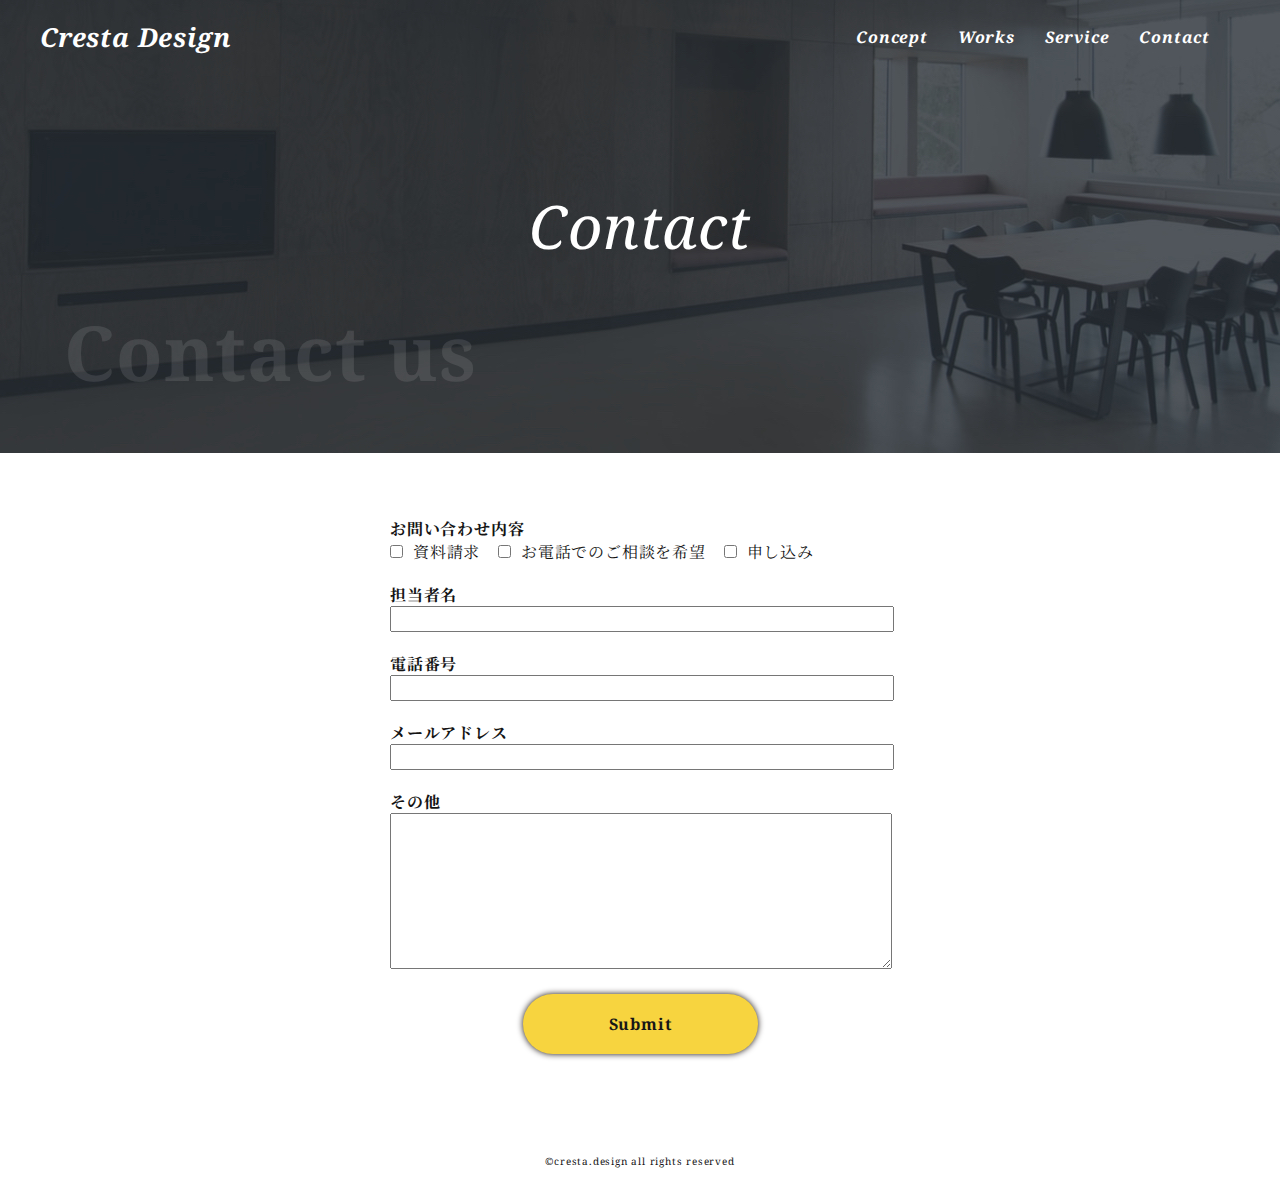
==== contact.html @ eac09442 "publish" ====
<!DOCTYPE html>
<html lang="ja">
<head>
    <meta charset="UTF-8">
    <meta http-equiv="X-UA-Compatible" content="IE=edge">
    <meta name="viewport" content="width=device-width, initial-scale=1.0">
    <link href="https://fonts.googleapis.com/css?family=Noto+Serif+JP:400,700|Noto+Serif:400,700,700i&display=swap&subset=japanese" rel="stylesheet">
    <link rel="stylesheet" href="./css/reset.css">  
    <!-- <link rel="stylesheet" href="./css/slick.css"> -->
    <!-- <link rel="stylesheet" href="./css/slick-theme.css">  -->
    <link rel="stylesheet" href="./css/contact.css"> 
    <!-- <script src="https://ajax.googleapis.com/ajax/libs/jquery/3.6.0/jquery.min.js"></script>   -->
    <!-- <script src="./js/slick.min.js"></script> -->
    <!-- <script src="./js/main.js"></script> -->
    <title>Contact</title>
</head>
<body>
    <header class="header">
        <div class="header-inner">
            <div class="site-title"><a href="index.html">Cresta Design</a></div>
            <nav class="headerNav">
                <ul class="headerUl">
                    <li class="headerLi"><a href="index.html#concept">Concept</a></li>
                    <li class="headerLi"><a href="index.html#works">Works</a></li>
                    <li class="headerLi"><a href="index.html#service">Service</a></li>
                    <li class="headerLi"><a href="index.html#contact">Contact</a></li>
               </ul>
           </nav>
        </div>

    </header>

    <section>
        <div class="mainView">
            <ul class="sliter">
                <li><img src="img/contact-page-bgi@2x.jpg"></li>
                <!-- <li><img src="img/fv-bgi_02@2x.jpg"></li>
                <li><img src="img/fv-bgi_03@2x.jpg"></li> -->
            </ul>
            <p class="contact-copy">Contact</p>
            <p class="title contact-last">Contact us</p>
            
            <!-- <div class="copy">
                <div class="main-copy"><p>Design for Smile.</p></div>
                <div class="sub-copy"><p>快適なオフィスを<br class="brsp">デザインする</p></div>
            </div> -->
        </div>
    </section>
    <section>
        <form class="contact-form" method="POST">
            <div class="contact-part">
                <p class="contact-title">お問い合わせ内容</p>
                <input type="checkbox"><span>資料請求</span>
                <input type="checkbox"><span>お電話でのご相談を希望</span>
                <input type="checkbox"><span>申し込み</span>
            </div>
            <div class="contact-part">
                <p class="contact-title">担当者名</p>
                <input type="text" class="contact-text">
            </div>
            <div class="contact-part">
                <p class="contact-title">電話番号</p>
                <input type="text" class="contact-text">
            </div>
            <div class="contact-part">
                <p class="contact-title">メールアドレス</p>
                <input type="text" class="contact-text">
            </div>
            <div class="contact-part">
                <p class="contact-title">その他</p>
                <textarea class="contact-text" rows="7"></textarea>
            </div>
            <a class="contact-botton" href="#">Submit</a>
        </form>
    </section>

    <footer class="footer">
        <p>&copy;cresta.design all rights reserved</p>
    </footer>
</body>
</html>
---- css/contact.css ----
@charset "utf-8";

html{
   font-size: 62.5%;
}
 body{
   color:#141414;
   font-size:1.6rem;
   /* line-height:1.8; */
   letter-spacing: 0.05em;
   margin: 0;
   
   font-family: 'Noto Serif','Noto Serif JP', serif;
}
img{
   vertical-align: bottom;
   width: 100%;
}
li{
    list-style:none;
}

a{
   text-decoration: none;
   color:#fff;
 }

header{
   padding: 19px 30px;
   position: absolute;
   top: 0;
   left: 50%;
   z-index: 1;
   transform: translateX(-50%);
   box-sizing: border-box;
   width: 100%;
   transition: .3s;
}

header a{
   color: #fff;
   text-decoration: none;
   /* transition: .3s; */
   font-weight: bold;
   font-style: italic;
 }

.header-inner{
   display: flex;
   justify-content: space-between;
   align-items: center;
   max-width: 1200px;
   margin: 0 auto;
 }

header.fixed{
   position: fixed;
   background-color: #282f35;
   padding: 30px;
   width: 100%;
   transition: .3s;
}
.site-title{
   font-size: 2.6rem;
 }
 .headerUl{
   display: flex;
 }
 .headerLi{
   margin-right: 30px;
 }

.mainView{
   /* height: 100vh;
   min-height: 550px;
   position: relative */
}
.sliter{
   margin: 0;
   padding: 0;
   position: relative;
}
.mainView img{
   object-fit: cover;
   width: 100%;
   height: 100vh;
   height: 453px;
}
.brsp{
   display: none;
}
.contact-copy{
   position: absolute;
   left: 50%;
   top: 226px;
   transform: translate(-50%,-50%);
   color: #fff;
   font-size: 6rem;
   font-style: italic;
}
.contact-last{
   position: absolute;
   left: 5%;
   top: 300px;
   color: #fff;
   opacity: 0.1;
   font-size: 7.6rem;
   font-weight: bold;
}

.title-section{
   font-size: 6rem;
   font-style: italic;
}
.title-section::after{
   content: "";
   display: inline-block;
   background-color: #282f35;
   height: 5px;
   width: 200px;
   margin-left: 30px;
   vertical-align: middle;
}
.sp{
   display: none;
}
.pc{
   display: inline;
}

.contact-form{
   width: 500px;
   margin: 5% auto;
}
.contact-part{
   margin-bottom: 20px;
}
.contact-title{
   font-weight: bolder;
}
.contact-part span{
   margin-left: 10px;
   margin-right: 13px;
}
.contact-text{
   width: 100%;
}
.contact-botton{
   display: block;
   width: 235px;
   line-height: 60px;
   margin: 0 auto 70px;
   background-color: #f7d43f;
   box-shadow: 0 0 6px #1b1310;
   border-radius: 30px;
   text-align: center;
   color: #171717;
   font-weight: bold;
   text-decoration: none;
   transition: .3s;
}

.footer{
   height: 79px;
   /* display: flex;
   justify-content: center; */
}
.footer p{
   font-size: 1rem;
   text-align: center;
   padding: 30px 0;
}


@media screen and (max-width:768px){
   .headerNav{
      display: none;
   }
   .brsp{
      display: block;
   }

 
   .sp{
      display: inline;
   }
   .pc{
      display: none;
   }
   .contact-form{
      width: 90vw;
      margin: 5% auto;
   }
   .contact-last{
      font-size: 6rem;
   }

}
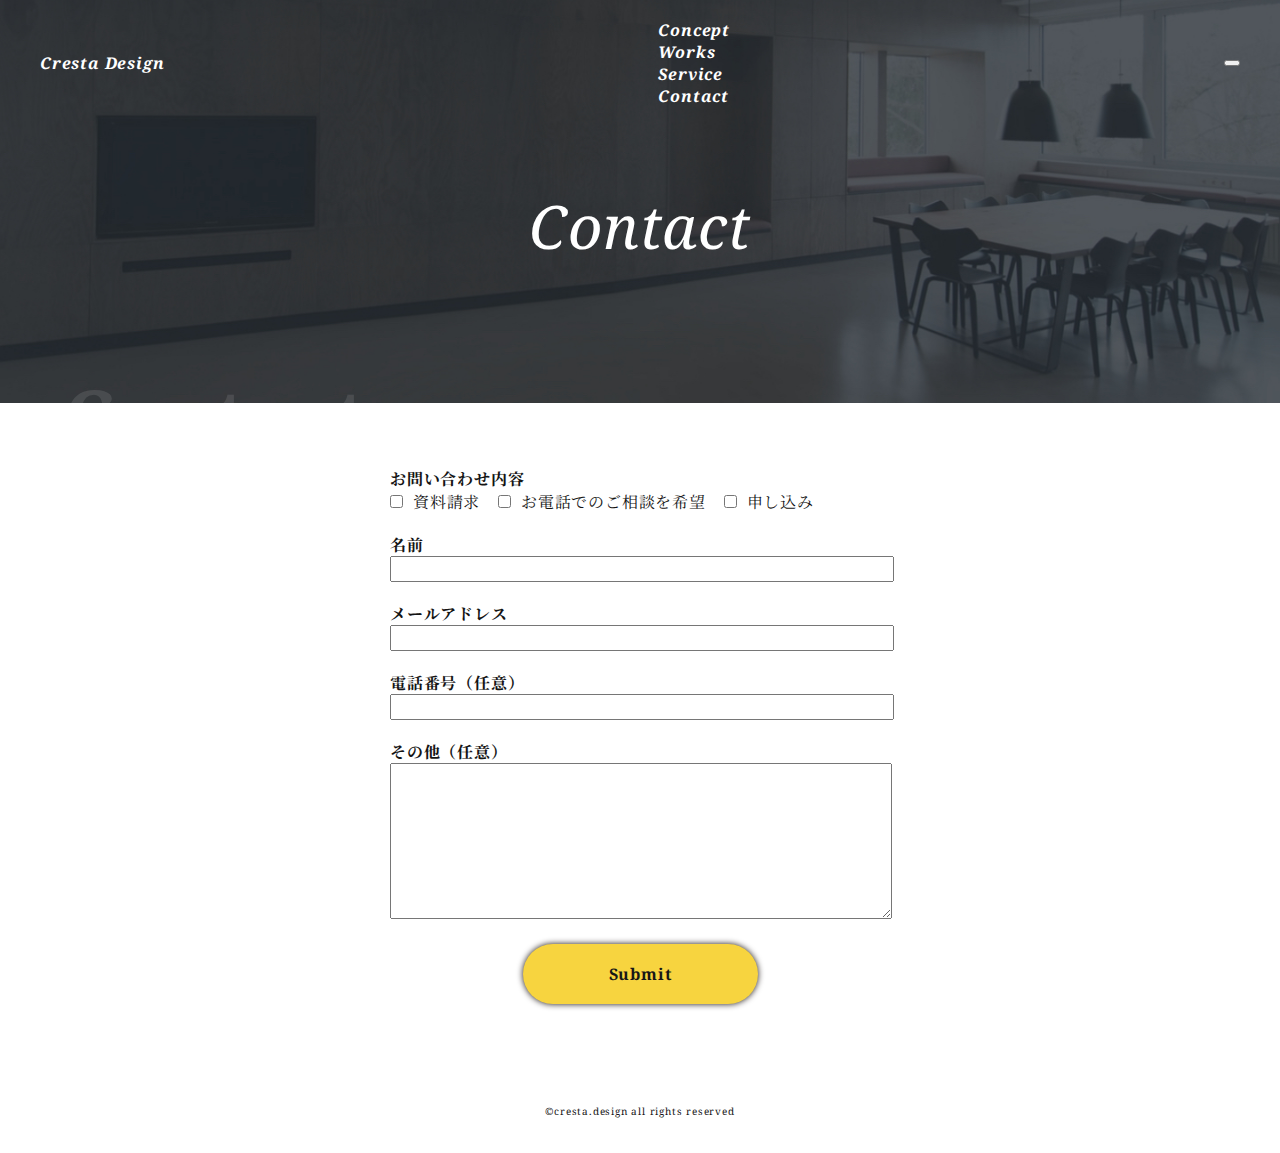
==== commit be8b1363: "整備" ====
--- a/contact.html
+++ b/contact.html
@@ -6,46 +6,47 @@
     <meta name="viewport" content="width=device-width, initial-scale=1.0">
     <link href="https://fonts.googleapis.com/css?family=Noto+Serif+JP:400,700|Noto+Serif:400,700,700i&display=swap&subset=japanese" rel="stylesheet">
     <link rel="stylesheet" href="./css/reset.css">  
-    <!-- <link rel="stylesheet" href="./css/slick.css"> -->
-    <!-- <link rel="stylesheet" href="./css/slick-theme.css">  -->
+    <link rel="stylesheet" href="./css/common.css"> 
     <link rel="stylesheet" href="./css/contact.css"> 
-    <!-- <script src="https://ajax.googleapis.com/ajax/libs/jquery/3.6.0/jquery.min.js"></script>   -->
-    <!-- <script src="./js/slick.min.js"></script> -->
-    <!-- <script src="./js/main.js"></script> -->
+    <script src="https://ajax.googleapis.com/ajax/libs/jquery/3.6.0/jquery.min.js"></script>  
+    <script src="./js/common.js"></script>
+    <script src="./js/contact.js"></script>
     <title>Contact</title>
 </head>
 <body>
+    <!-- header start -->
     <header class="header">
-        <div class="header-inner">
-            <div class="site-title"><a href="index.html">Cresta Design</a></div>
-            <nav class="headerNav">
-                <ul class="headerUl">
-                    <li class="headerLi"><a href="index.html#concept">Concept</a></li>
-                    <li class="headerLi"><a href="index.html#works">Works</a></li>
-                    <li class="headerLi"><a href="index.html#service">Service</a></li>
-                    <li class="headerLi"><a href="index.html#contact">Contact</a></li>
+        <div class="header-inner content-width">
+            <div class="header-home"><a href="index.html">Cresta Design</a></div>
+            <nav class="header-nav">
+                <ul class="header-ul">
+                    <li class="header-li"><a href="index.html#concept">Concept</a></li>
+                    <li class="header-li"><a href="index.html#works">Works</a></li>
+                    <li class="header-li"><a href="index.html#service">Service</a></li>
+                    <li class="header-li"><a href="index.html#contact">Contact</a></li>
                </ul>
            </nav>
+           <button class="burger-btn">
+            <span class="bar bar_top"></span>
+            <span class="bar bar_mid"></span>
+            <span class="bar bar_bottom"></span>
+          </button>
         </div>
+    </header>
+    <!-- header end -->
 
-    </header>
-
+    <!-- main visual start -->
     <section>
-        <div class="mainView">
-            <ul class="sliter">
-                <li><img src="img/contact-page-bgi@2x.jpg"></li>
-                <!-- <li><img src="img/fv-bgi_02@2x.jpg"></li>
-                <li><img src="img/fv-bgi_03@2x.jpg"></li> -->
-            </ul>
+        <div class="contact-main">
+            <img src="img/contact-page-bgi@2x.jpg">
             <p class="contact-copy">Contact</p>
-            <p class="title contact-last">Contact us</p>
+            <p class="last-title last-title-left contact-last">Contact us</p>
             
-            <!-- <div class="copy">
-                <div class="main-copy"><p>Design for Smile.</p></div>
-                <div class="sub-copy"><p>快適なオフィスを<br class="brsp">デザインする</p></div>
-            </div> -->
         </div>
     </section>
+    <!-- main visual end -->
+
+    <!-- contact start -->
     <section>
         <form class="contact-form" method="POST">
             <div class="contact-part">
@@ -55,11 +56,7 @@
                 <input type="checkbox"><span>申し込み</span>
             </div>
             <div class="contact-part">
-                <p class="contact-title">担当者名</p>
-                <input type="text" class="contact-text">
-            </div>
-            <div class="contact-part">
-                <p class="contact-title">電話番号</p>
+                <p class="contact-title">名前</p>
                 <input type="text" class="contact-text">
             </div>
             <div class="contact-part">
@@ -67,16 +64,27 @@
                 <input type="text" class="contact-text">
             </div>
             <div class="contact-part">
-                <p class="contact-title">その他</p>
+                <p class="contact-title">電話番号（任意）</p>
+                <input type="text" class="contact-text">
+            </div>
+            <div class="contact-part">
+                <p class="contact-title">その他（任意）</p>
                 <textarea class="contact-text" rows="7"></textarea>
             </div>
             <a class="contact-botton" href="#">Submit</a>
         </form>
+
+        <div class="contact-fin" hidden>
+            <p>お問い合わせいただき、ありがとうございました。</p>
+        </div>
     </section>
+    <!-- contact end -->
 
+    <!-- footer start -->
     <footer class="footer">
         <p>&copy;cresta.design all rights reserved</p>
     </footer>
+    <!-- footer end -->
 </body>
 </html>
 
--- a/css/common.css
+++ b/css/common.css
@@ -0,0 +1,110 @@
+@charset "utf-8";
+
+/* common start */
+html{
+   font-size: 62.5%;
+}
+ body{
+   color:#141414;
+   font-size:1.6rem;
+   letter-spacing: 0.05em;
+   
+   font-family: 'Noto Serif','Noto Serif JP', serif;
+}
+img{
+   /* vertical-align: bottom; */
+   width: 100%;
+}
+li{
+    list-style:none;
+}
+a{
+   text-decoration: none;
+   color:#fff;
+}
+
+.content-width{
+   max-width: 1100px;
+   margin: 0 auto;
+}
+.title{
+   font-size: 6rem;
+   font-style: italic;
+   margin: 5% auto;
+}
+.title::after{
+   content: "";
+   display: inline-block;
+   background-color: #282f35;
+   height: 5px;
+   width: 200px;
+   margin-left: 30px;
+   vertical-align: middle;
+}
+.title-right{
+   color: #fff;
+   text-align: right;
+}
+.title-right::after{
+   background-color: #fff;
+}
+.last-title{
+   margin-top: 5%;
+   font-size: 7rem;
+   font-weight: bold;
+   opacity: .1;
+   text-align: right;
+}
+.last-title-left{
+   color: #fff;
+   text-align: left;
+}
+section{
+   margin-bottom: 5%;
+}
+.botton{
+   display: block;
+   width: 235px;
+   line-height: 60px;
+   margin: 0 auto 70px;
+   background-color: #f7d43f;
+   box-shadow: 0 0 6px #1b1310;
+   border-radius: 30px;
+   text-align: center;
+   color: #171717;
+   font-weight: bold;
+   text-decoration: none;
+   transition: .3s;
+}
+.botton:hover{
+   opacity: .7;
+   transition: .3s;
+}
+.sp{
+   display: none;
+}
+.pc{
+   display: inline;
+}
+/* common end */
+
+@media screen and (max-width:768px){
+   /* common sp start */
+   .title{
+      font-size: 3rem;
+      text-align: center;
+   }
+   .title::after{
+      width: 80px;
+   }
+   .last-title{
+      font-size: 4rem;
+   }
+   .sp{
+      display: inline;
+   }
+   .pc{
+      display: none;
+   }
+   /* common sp end */
+}